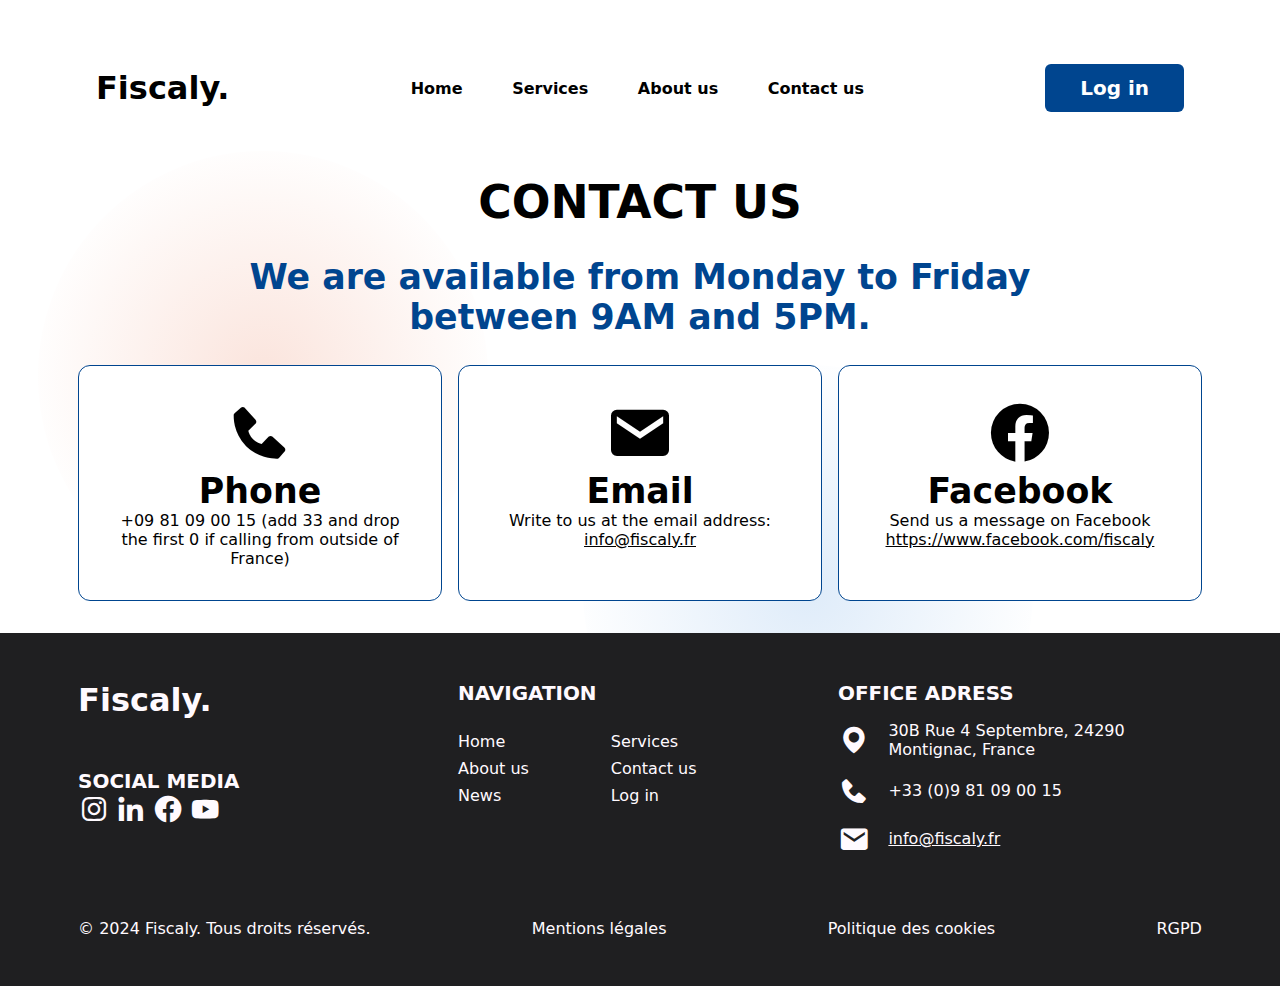
==== contact.html @ ab26a947 "add the contact page and some revision of the index page" ====
<!DOCTYPE html>
<html lang='en'>

<head>
  <meta charset='UTF-8'>
  <meta http-equiv='X-UA-Compatible' content='IE=edge'>
  <meta name='viewport' content='width=device-width, initial-scale=1.0'>
  <title>Fiscaly — Optimise your taxes in France</title>
  <meta name='description' content='High-quality bilingual accountancy and tax services. For entrepreneurs starting or acquiring a business, and
          private individuals in France with local or international investments, we provide tailored advice to manage
          your legal obligations tax-efficiently.'>
  <link rel='stylesheet' href='assets/font.css' />
  <link rel='stylesheet' href='assets/style.css' />
  <script src='assets/script.js' defer></script>
  <!-- Icons -->
  <link href='https://unpkg.com/boxicons@2.1.1/css/boxicons.min.css' rel='stylesheet'>
</head>

<body>
  <header>
    <nav class="nav-main">
      <p class="nav__logo logo"><a href="#">Fiscaly.</a></p>
      <ul class="nav-main__list">
        <li><a href="index.html" class="nav-main__link">Home</a></li>
        <li><a href="index.html#services" class="nav-main__link">Services</a></li>
        <li><a href="index.html#about" class="nav-main__link">About&nbsp;us</a></li>
        <li><a href="#" class="nav-main__link">Contact&nbsp;us</a></li>
      </ul>
      <p class="nav__login"><a href="#">Log&nbsp;in</a></p>
    </nav>
  </header>
  <main class="contact section-padding-s">
    <h1 class="uppercase">Contact us</h1>
    <p class="color-accent bold">We are available from Monday to Friday between 9AM and 5PM.</p>
    <div class="contacts-cont">
      <div>
        <i class='bx bxs-phone'></i>
        <h2>Phone</h2>
        <p>+09 81 09 00 15 (add 33 and drop the first 0 if calling from outside of France)</p>
      </div>
      <div>
        <i class='bx bxs-envelope'></i>
        <h2>Email</h2>
        <p>Write to us at the email address:
          <span class="underline">info@fiscaly.fr</span>
        </p>
      </div>
      <div>
        <i class='bx bxl-facebook-circle'></i>
        <h2>Facebook</h2>
        <p>Send us a message on Facebook
          <a href="https://www.facebook.com/fiscaly" class="underline">https://www.facebook.com/fiscaly</a>
        </p>
      </div>
    </div>
  </main>
  <footer class="section-padding-s">
    <div class="footer-content">
      <div>
        <p class="logo">Fiscaly.</p>
        <div>
          <h4 class="uppercase">Social Media</h4>
          <a href="#"><i class='bx bxl-instagram'></i></a>
          <a href="#"><i class='bx bxl-linkedin'></i></a>
          <a href="#"><i class='bx bxl-facebook-circle'></i></a>
          <a href="#"><i class='bx bxl-youtube'></i></a>
        </div>
      </div>
      <div>
        <h4 class="uppercase">Navigation</h4>
        <div class="footer-links-cont">
          <p><a href="index.html#home">Home</a></p>
          <p><a href="index.html#services">Services</a></p>
          <p><a href="index.html#about">About us</a></p>
          <p><a href="#">Contact us</a></p>
          <p><a href="#">News</a></p>
          <p><a href="#">Log in</a></p>
        </div>
      </div>
      <div>
        <h4 class="uppercase">Office adress</h4>
        <div class="item-cont">
          <i class='bx bxs-map'></i>
          <p>30B Rue 4 Septembre, 24290 Montignac, France</p>
        </div>
        <div class="item-cont">
          <i class='bx bxs-phone'></i>
          <p>+33 (0)9 81 09 00 15</p>
        </div>
        <div class="item-cont">
          <i class='bx bxs-envelope'></i>
          <p class="underline"><a href="mailto:info@fiscaly.fr">info@fiscaly.fr</a></p>
        </div>
      </div>
    </div>
    <div class="legal">
      <p>&copy; 2024 Fiscaly. Tous droits réservés.</p>
      <p><a href="#">Mentions légales</a></p>
      <p><a href="#">Politique des cookies</a></p>
      <p><a href="#">RGPD</a></p>
    </div>
  </footer>
</body>

</html>
---- assets/font.css ----
@font-face {
	font-family: "Montserrat";
	src: url("font/Montserrat/Montserrat-100.ttf");
	font-weight: 100;
}
@font-face {
	font-family: "Montserrat";
	src: url("font/Montserrat/Montserrat-200.ttf");
	font-weight: 200;
}
@font-face {
	font-family: "Montserrat";
	src: url("font/Montserrat/Montserrat-300.ttf");
	font-weight: 300;
}
@font-face {
	font-family: "Montserrat";
	src: url("font/Montserrat/Montserrat-400.ttf");
	font-weight: 400; /* Regular */
}

@font-face {
	font-family: "Montserrat";
	src: url("font/Montserrat/Montserrat-500.ttf");
	font-weight: 500; /* Medium */
}

@font-face {
	font-family: "Montserrat";
	src: url("font/Montserrat/Montserrat-600.ttf");
	font-weight: 600; /* SemiBold */
}

@font-face {
	font-family: "Montserrat";
	src: url("font/Montserrat/Montserrat-700.ttf");
	font-weight: 700; /* Bold */
}

@font-face {
	font-family: "Montserrat";
	src: url("font/Montserrat/Montserrat-800.ttf");
	font-weight: 800; /* ExtraBold */
}

@font-face {
	font-family: "Montserrat";
	src: url("font/Montserrat/Montserrat-900.ttf");
	font-weight: 900; /* Black */
}
---- assets/style.css ----
@charset "UTF-8";
:root {
  --color-primary: #ffffff;
  --color-accent: hwb(211 0% 44%);
  --color-accent-light: hsl(211, 70%, 50%);
  --fs-xxl: clamp(2.4rem, 1.9946rem + 1.7297vw, 2.85rem);
  --fs-xl: clamp(1.5rem, 1.2213rem + 1.1892vw, 2.1875rem);
  --fs-l: clamp(1.25rem, 1.1233rem + 0.5405vw, 1.5625rem);
  --fs-m: clamp(1.125rem, 1.0743rem + 0.2162vw, 1.25rem);
  --fs-text: 1rem;
  --font-stack: "Montserrat", system-ui, -apple-system, BlinkMacSystemFont,
  	"Segoe UI", Roboto, Oxygen, Ubuntu, Cantarell, "Open Sans", "Helvetica Neue",
  	sans-serif;
}

*,
*::before,
*::after {
  box-sizing: border-box;
  margin: 0;
  padding: 0;
}

html {
  scroll-behavior: smooth;
  color-scheme: light;
}

body {
  font-family: var(--font-stack);
  overflow-x: hidden;
}

img,
svg {
  max-width: 100%;
}

ul {
  list-style-type: none;
}

a {
  color: currentColor;
  text-decoration: none;
}

.hidden {
  display: none;
}

.uppercase {
  text-transform: uppercase;
}

.underline {
  text-decoration: underline;
}

.bold {
  font-weight: bold;
}

.italic {
  font-style: italic;
}

.color-accent {
  color: var(--color-accent);
}

.section-padding-s {
  /* padding-inline: 6%; */
  padding-inline: clamp(1.25rem, -0.4rem + 6.6vw, 5.375rem);
}

.section-padding-m {
  /* padding-inline: 9%; */
  padding-inline: clamp(1.5rem, -1.15rem + 10.6vw, 8.125rem);
}

.section-padding-l {
  /* padding-inline: 12%; */
  padding-inline: clamp(1.75rem, -1.8rem + 14.2vw, 10rem);
}

.cta-button {
  display: inline-block;
  text-align: center;
  font-size: var(--fs-text);
  padding: 0.5em 1.6em;
  border-radius: 10px;
  cursor: pointer;
}
.cta-button:is(:hover, :focus-visible) {
  text-decoration: underline;
}

section p {
  font-size: var(--fs-text);
}

.logo {
  font-family: var(--font-stack);
  font-weight: 800;
  font-size: 2rem;
}

/* Navbar */
.nav-main {
  display: flex;
  justify-content: space-between;
  align-items: center;
  font-size: 2rem;
  gap: 1em;
  padding: 4rem 6rem;
}

.nav-main :is(.nav__logo, .nav__login) {
  flex: 0;
  font-weight: 800;
}

.nav-main__list {
  display: flex;
  justify-content: space-around;
  align-items: center;
  list-style: none;
  font-size: 1rem;
  font-weight: 600;
  gap: clamp(0rem, 4vw - 2.5rem, 2rem);
}

.nav-main__link {
  padding: 0.6em 1.2em;
  cursor: pointer;
}

.nav__login {
  display: flex;
  cursor: pointer;
}

.nav__login a {
  font-size: 1.25rem;
  background: var(--color-accent);
  color: #ffffff;
  border-radius: 6px;
  padding: 0.6em 1.75em;
}

@media (width < 992px) {
  .nav-main__list {
    flex-direction: column;
  }
}
/* Hero section */
.hero-section {
  position: relative;
  isolation: isolate;
  padding-block: clamp(3rem, 4vmax, 4rem);
}

.hero-section h1 {
  font-size: var(--fs-xxl);
  line-height: 1.2em;
  font-weight: 800;
  max-width: 25ch;
}

.hero-section p {
  font-size: var(--fs-text);
  margin-block: 3em 4em;
  max-width: 55ch;
  background-color: rgba(255, 255, 255, 0.7);
  backdrop-filter: blur(6px);
  border-radius: 4px;
}

.hero-section .cta-button {
  color: var(--color-accent-light);
  font-size: 1.25rem;
  border-radius: 6px;
  padding: 0.6em 3.75em;
  box-shadow: 0 1px 3px rgba(0, 0, 0, 0.25), inset 0 -2px 5px rgba(38, 125, 217, 0.25);
  display: block;
  width: fit-content;
}

.hero-img-cont {
  width: min(100%, 423px);
  position: absolute;
  top: 0;
  right: 12%;
  z-index: -1;
  display: flex;
  align-items: center;
  pointer-events: none;
}

.hero-img-cont::before,
.hero-img-cont::after {
  content: "";
  position: absolute;
  width: 100%;
  aspect-ratio: 1;
  z-index: -1;
  border-radius: 50%;
  background-image: radial-gradient(circle, var(--color), rgba(255, 255, 255, 0) 75%);
}

.hero-img-cont::before {
  --color: rgba(38, 125, 217, 0.15);
  top: 40%;
  left: -30%;
}

.hero-img-cont::after {
  --color: rgba(227, 74, 23, 0.15);
  top: -15%;
  left: 30%;
}

@media (width < 992px) {
  .hero-img-cont {
    position: relative;
    top: 0;
    right: 0;
    margin-inline: auto;
  }
}
/* Our services */
section h2 {
  font-size: var(--fs-xl);
  text-align: center;
  padding-block: 2.5em;
}

.services {
  position: relative;
  border-radius: 1.25rem;
  outline: 1px solid var(--color-accent);
  background: var(--color-primary);
}
.services::before, .services::after {
  content: "";
  position: absolute;
  width: min(100%, 450px);
  aspect-ratio: 1;
  z-index: -1;
  border-radius: 50%;
  background-image: radial-gradient(circle, var(--color), rgba(255, 255, 255, 0) 75%);
}
.services::before {
  --color: rgba(38, 125, 217, 0.15);
  top: 150px;
  left: 0%;
  translate: -50% 0;
}
.services::after {
  --color: rgba(227, 74, 23, 0.15);
  top: 260px;
  right: 0;
  translate: 40% 40%;
}

.services .tabs {
  display: flex;
  flex-wrap: nowrap;
  overflow: hidden;
}
.services .tabs:has([data-tab=accounting].active) ~ .content:not([data-tab=accounting]) {
  display: none;
}
.services .tabs:has([data-tab=taxation].active) ~ .content:not([data-tab=taxation]) {
  display: none;
}

.services h3 {
  position: relative;
  flex: 1;
  text-align: center;
  font-size: var(--fs-l);
  padding: 1.5em;
  cursor: pointer;
  display: flex;
  justify-content: center;
  align-items: center;
}
.services h3::before, .services h3::after {
  pointer-events: none;
}
.services h3.active::after {
  content: "";
  position: absolute;
  top: -1px;
  height: 100%;
  width: calc(100% + 1px);
  border: 1px solid var(--color-accent);
  border-bottom: none;
}
.services h3:first-child::after {
  left: -1px;
  border-top-right-radius: 1.25rem;
}
.services h3:last-child::after {
  right: -1px;
  border-top-left-radius: 1.25rem;
}
.services h3.active::before {
  content: "";
  position: absolute;
  width: calc(100% + 1px);
  height: 100%;
  border-bottom: 1px solid var(--color-accent);
  top: 0;
}
.services h3:first-child::before {
  right: -100%;
}
.services h3:last-child::before {
  left: -100%;
}

.services .content {
  padding: 2.8rem 7%;
}

.content ul {
  list-style-type: none;
  margin-block: 3.25em;
  display: grid;
  gap: 1em;
  max-width: 58ch;
  margin-inline: auto;
}
.content ul li {
  position: relative;
}
.content ul li::before {
  content: "✅";
  margin-right: 0.5rem;
}

/* Numbers */
.numbers .content {
  display: flex;
  align-items: center;
}

.numbers .content div {
  flex: 1;
  text-align: center;
  padding: 5%;
}
.numbers .content div .large {
  font-size: 4em;
  font-weight: 700;
  line-height: 1em;
}
.numbers .content div p {
  font-size: 1.25rem;
}

@media (min-width: 993px) {
  .numbers .content div:nth-child(2) {
    border-left: 1px solid var(--color-accent);
    border-right: 1px solid var(--color-accent);
  }
}
@media (max-width: 992px) {
  .numbers .content {
    flex-direction: column;
  }
  .numbers .content div:nth-child(2) {
    border-top: 1px solid var(--color-accent);
    border-bottom: 1px solid var(--color-accent);
  }
}
/* Certifications */
.certifications {
  border-radius: 1.25rem;
  outline: 1px solid var(--color-accent);
  padding: 3rem 1rem;
  margin-block: 4rem;
  margin-inline: clamp(1.25rem, -0.4rem + 6.6vw, 5.375rem);
  text-align: center;
}

.certifications h2 {
  padding-block: 0 1em;
}

.certifications img {
  margin-top: 2rem;
}

/* Contact */
.contact {
  text-align: center;
}

.contact h1 {
  font-size: var(--fs-xxl);
  text-transform: uppercase;
}
.contact h1 + p {
  font-size: var(--fs-xl);
  margin-block: 0.8em;
  max-width: 35ch;
  margin-inline: auto;
}

.contact .contacts-cont {
  display: flex;
  flex-wrap: wrap;
  text-align: center;
  gap: 1rem;
  margin-bottom: 2em;
  position: relative;
}
.contact .contacts-cont::before, .contact .contacts-cont::after {
  content: "";
  position: absolute;
  width: 450px;
  aspect-ratio: 1;
  z-index: -1;
  border-radius: 50%;
  background-image: radial-gradient(circle, var(--color), rgba(255, 255, 255, 0) 75%);
}
.contact .contacts-cont::before {
  --color: rgba(38, 125, 217, 0.15);
  top: 0;
  right: 15%;
}
.contact .contacts-cont::after {
  --color: rgba(227, 74, 23, 0.15);
  bottom: 0%;
  left: -40px;
}
.contact .contacts-cont > div {
  border-radius: 12px;
  border: 1px solid var(--color-accent);
  background: var(--color-primary);
  flex: 1 0 350px;
  max-width: 450px;
  margin-inline: auto;
  padding: 2rem;
  font-size: var(--fs-xl);
}
.contact .contacts-cont > div i {
  font-size: 2em;
}
.contact .contacts-cont > div h2 {
  font-size: 1em;
}
.contact .contacts-cont > div p {
  font-size: var(--fs-text);
}

/* Footer */
footer {
  background-color: #1f1f21;
  color: #fffaff;
  padding-block: 3rem;
}

.footer-content {
  display: flex;
  flex-wrap: wrap;
  align-items: flex-start;
  gap: 2rem 1rem;
}

.footer-content > div {
  flex: 1 0 25ch;
  align-self: stretch;
}

.footer-content h4 {
  font-size: var(--fs-m);
  font-weight: 600;
}

.footer-content i {
  color: inherit;
  font-size: 2rem;
  vertical-align: baseline;
}

.footer-content > div:first-child {
  display: flex;
  flex-direction: column;
  gap: 1.4rem;
}

.footer-content > div:first-child div {
  margin-block: auto;
}

.footer-links-cont {
  display: flex;
  flex-wrap: wrap;
  margin-inline: auto;
  margin-top: 1.7em;
}

.footer-links-cont p {
  flex-basis: 15ch;
  margin-bottom: 0.5em;
}

.footer-content .item-cont {
  display: flex;
  align-items: center;
  column-gap: 1.15rem;
  margin-top: 1.7em;
}

.footer-content .item-cont:nth-child(n+2) {
  margin-top: 1em;
}

footer .legal {
  display: flex;
  flex-wrap: wrap;
  justify-content: space-between;
  gap: 2rem;
  padding-top: 4rem;
}

/*# sourceMappingURL=style.css.map */
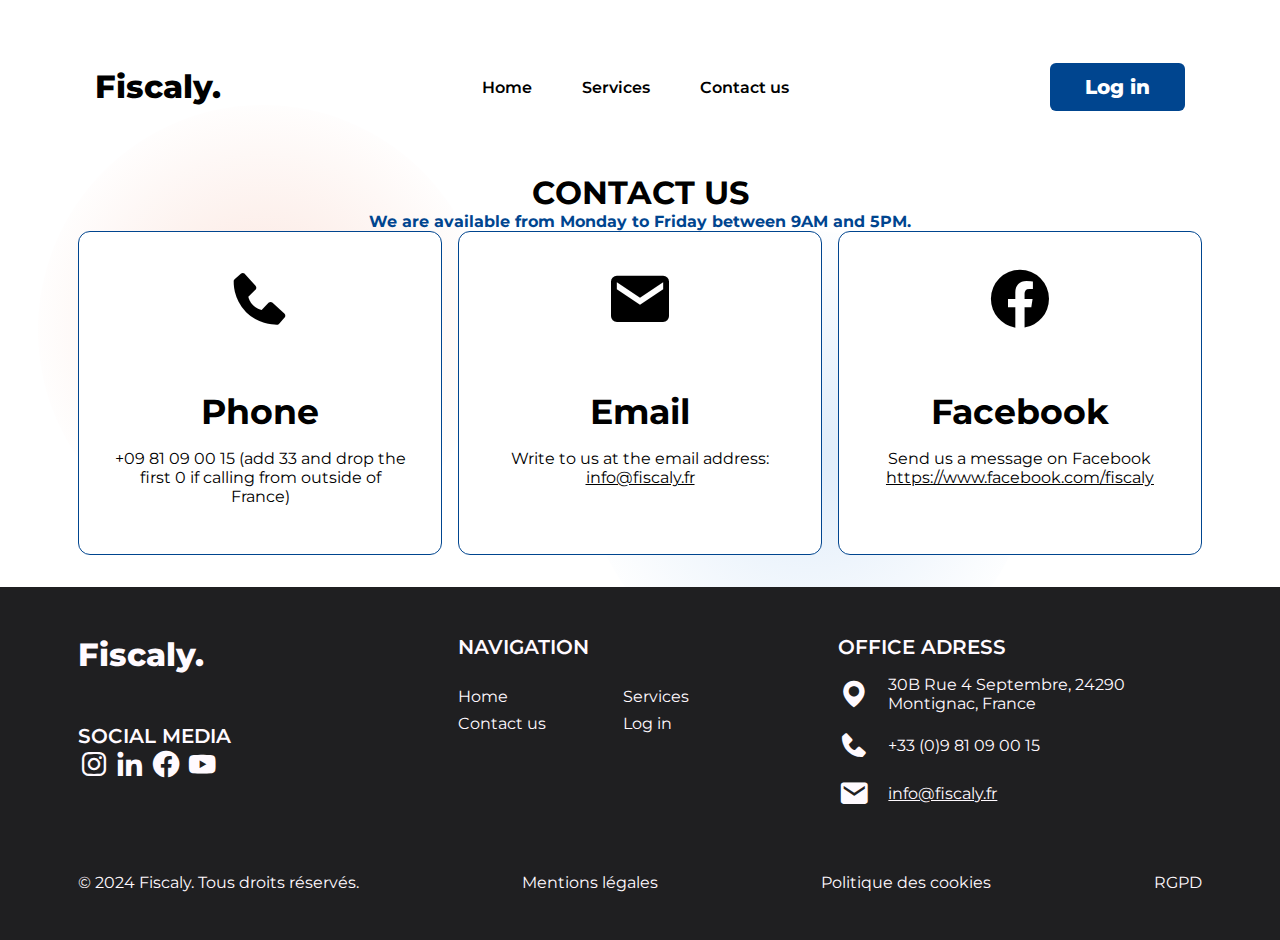
==== commit 5a39085c: "add responsive of the navbar" ====
--- a/contact.html
+++ b/contact.html
@@ -23,36 +23,37 @@
       <ul class="nav-main__list">
         <li><a href="index.html" class="nav-main__link">Home</a></li>
         <li><a href="index.html#services" class="nav-main__link">Services</a></li>
-        <li><a href="index.html#about" class="nav-main__link">About&nbsp;us</a></li>
         <li><a href="#" class="nav-main__link">Contact&nbsp;us</a></li>
       </ul>
       <p class="nav__login"><a href="#">Log&nbsp;in</a></p>
     </nav>
   </header>
-  <main class="contact section-padding-s">
-    <h1 class="uppercase">Contact us</h1>
-    <p class="color-accent bold">We are available from Monday to Friday between 9AM and 5PM.</p>
-    <div class="contacts-cont">
-      <div>
-        <i class='bx bxs-phone'></i>
-        <h2>Phone</h2>
-        <p>+09 81 09 00 15 (add 33 and drop the first 0 if calling from outside of France)</p>
+  <main>
+    <section class="contact section-padding-s">
+      <h1 class="uppercase">Contact us</h1>
+      <p class="color-accent bold">We are available from Monday to Friday between 9AM and 5PM.</p>
+      <div class="contacts-cont">
+        <div>
+          <i class='bx bxs-phone'></i>
+          <h2>Phone</h2>
+          <p>+09 81 09 00 15 (add 33 and drop the first 0 if calling from outside of France)</p>
+        </div>
+        <div>
+          <i class='bx bxs-envelope'></i>
+          <h2>Email</h2>
+          <p>Write to us at the email address:
+            <span class="underline">info@fiscaly.fr</span>
+          </p>
+        </div>
+        <div>
+          <i class='bx bxl-facebook-circle'></i>
+          <h2>Facebook</h2>
+          <p>Send us a message on Facebook
+            <a href="https://www.facebook.com/fiscaly" class="underline">https://www.facebook.com/fiscaly</a>
+          </p>
+        </div>
       </div>
-      <div>
-        <i class='bx bxs-envelope'></i>
-        <h2>Email</h2>
-        <p>Write to us at the email address:
-          <span class="underline">info@fiscaly.fr</span>
-        </p>
-      </div>
-      <div>
-        <i class='bx bxl-facebook-circle'></i>
-        <h2>Facebook</h2>
-        <p>Send us a message on Facebook
-          <a href="https://www.facebook.com/fiscaly" class="underline">https://www.facebook.com/fiscaly</a>
-        </p>
-      </div>
-    </div>
+    </section>
   </main>
   <footer class="section-padding-s">
     <div class="footer-content">
@@ -71,9 +72,7 @@
         <div class="footer-links-cont">
           <p><a href="index.html#home">Home</a></p>
           <p><a href="index.html#services">Services</a></p>
-          <p><a href="index.html#about">About us</a></p>
           <p><a href="#">Contact us</a></p>
-          <p><a href="#">News</a></p>
           <p><a href="#">Log in</a></p>
         </div>
       </div>
--- a/assets/font.css
+++ b/assets/font.css
@@ -1,50 +1,50 @@
 @font-face {
 	font-family: "Montserrat";
-	src: url("font/Montserrat/Montserrat-100.ttf");
+	src: url("../font/Montserrat/Montserrat-100.ttf");
 	font-weight: 100;
 }
 @font-face {
 	font-family: "Montserrat";
-	src: url("font/Montserrat/Montserrat-200.ttf");
+	src: url("../font/Montserrat/Montserrat-200.ttf");
 	font-weight: 200;
 }
 @font-face {
 	font-family: "Montserrat";
-	src: url("font/Montserrat/Montserrat-300.ttf");
+	src: url("../font/Montserrat/Montserrat-300.ttf");
 	font-weight: 300;
 }
 @font-face {
 	font-family: "Montserrat";
-	src: url("font/Montserrat/Montserrat-400.ttf");
+	src: url("../font/Montserrat/Montserrat-400.ttf");
 	font-weight: 400; /* Regular */
 }
 
 @font-face {
 	font-family: "Montserrat";
-	src: url("font/Montserrat/Montserrat-500.ttf");
+	src: url("../font/Montserrat/Montserrat-500.ttf");
 	font-weight: 500; /* Medium */
 }
 
 @font-face {
 	font-family: "Montserrat";
-	src: url("font/Montserrat/Montserrat-600.ttf");
+	src: url("../font/Montserrat/Montserrat-600.ttf");
 	font-weight: 600; /* SemiBold */
 }
 
 @font-face {
 	font-family: "Montserrat";
-	src: url("font/Montserrat/Montserrat-700.ttf");
+	src: url("../font/Montserrat/Montserrat-700.ttf");
 	font-weight: 700; /* Bold */
 }
 
 @font-face {
 	font-family: "Montserrat";
-	src: url("font/Montserrat/Montserrat-800.ttf");
+	src: url("../font/Montserrat/Montserrat-800.ttf");
 	font-weight: 800; /* ExtraBold */
 }
 
 @font-face {
 	font-family: "Montserrat";
-	src: url("font/Montserrat/Montserrat-900.ttf");
+	src: url("../font/Montserrat/Montserrat-900.ttf");
 	font-weight: 900; /* Black */
 }
--- a/assets/style.css
+++ b/assets/style.css
@@ -108,12 +108,16 @@
 
 /* Navbar */
 .nav-main {
+  --padding-inline: clamp(3rem, 1.4118rem + 5.6471vw, 6rem);
+  position: relative;
+  z-index: 100;
   display: flex;
   justify-content: space-between;
   align-items: center;
   font-size: 2rem;
   gap: 1em;
-  padding: 4rem 6rem;
+  padding-block: calc(0.66 * var(--padding-inline));
+  padding-inline: var(--padding-inline);
 }
 
 .nav-main :is(.nav__logo, .nav__login) {
@@ -121,7 +125,14 @@
   font-weight: 800;
 }
 
+.nav__content {
+  display: flex;
+  flex: 1;
+  justify-content: flex-end;
+}
+
 .nav-main__list {
+  margin-inline: auto;
   display: flex;
   justify-content: space-around;
   align-items: center;
@@ -147,11 +158,105 @@
   color: #ffffff;
   border-radius: 6px;
   padding: 0.6em 1.75em;
-}
-
+  align-self: center;
+}
+
+.burger-cont {
+  width: 60px;
+  aspect-ratio: 1;
+  padding: 8px;
+  display: flex;
+  flex-direction: column;
+  justify-content: center;
+  gap: 8px;
+  cursor: pointer;
+  z-index: 99;
+}
+
+.burger--line {
+  height: 5px;
+  width: 100%;
+  background-color: var(--color-primary);
+  outline: 2px solid var(--color-accent);
+  border-radius: 50px;
+  position: relative;
+  transition: 0.5s, background-color 0.25s;
+}
+
+.burger--line::before,
+.burger--line::after {
+  content: "";
+  position: absolute;
+  width: inherit;
+  height: inherit;
+  border-radius: inherit;
+  background-color: var(--color-primary);
+  outline: inherit;
+  transition: 0.3s;
+}
+
+.burger--line::before {
+  top: -12px;
+}
+
+.burger--line::after {
+  top: 12px;
+}
+
+.burger-cont.active .burger--line {
+  background-color: transparent;
+}
+
+.burger-cont.active .burger--line::before {
+  top: 0;
+  rotate: -45deg;
+}
+
+.burger-cont.active .burger--line::after {
+  top: 0;
+  rotate: 45deg;
+}
+
+@media (width >= 992px) {
+  .burger-cont {
+    display: none;
+  }
+}
 @media (width < 992px) {
+  .nav__content {
+    --gap: 2rem;
+    position: absolute;
+    top: 0;
+    left: 0;
+    width: 100%;
+    z-index: 10;
+    background-color: var(--color-accent);
+    flex-direction: column;
+    gap: var(--gap);
+    align-items: center;
+    color: var(--color-primary);
+    padding-block: calc(0.66 * var(--padding-inline));
+    padding-inline: calc(0.33 * var(--padding-inline));
+    border-bottom-left-radius: 1rem;
+    border-bottom-right-radius: 1rem;
+    transform: translateY(-100%);
+    transition: transform 0.25s ease-in-out;
+  }
+  .nav__content .nav-main__list {
+    gap: calc(0.5 * var(--gap));
+  }
+  .nav__content li {
+    font-size: var(--fs-l);
+  }
+  .nav__content .nav__login a {
+    background: var(--color-primary);
+    color: var(--color-accent);
+  }
   .nav-main__list {
     flex-direction: column;
+  }
+  .burger-cont.active + .nav__content {
+    transform: translateY(0);
   }
 }
 /* Hero section */
@@ -185,6 +290,7 @@
   box-shadow: 0 1px 3px rgba(0, 0, 0, 0.25), inset 0 -2px 5px rgba(38, 125, 217, 0.25);
   display: block;
   width: fit-content;
+  font-weight: 700;
 }
 
 .hero-img-cont {
@@ -400,13 +506,12 @@
   text-align: center;
 }
 
-.contact h1 {
-  font-size: var(--fs-xxl);
-  text-transform: uppercase;
-}
-.contact h1 + p {
-  font-size: var(--fs-xl);
-  margin-block: 0.8em;
+.contact h2 {
+  padding-block: 1.5em 0;
+}
+.contact h2 + p {
+  font-size: var(--fs-l);
+  margin-block: 1em;
   max-width: 35ch;
   margin-inline: auto;
 }
@@ -451,7 +556,7 @@
 .contact .contacts-cont > div i {
   font-size: 2em;
 }
-.contact .contacts-cont > div h2 {
+.contact .contacts-cont > div h3 {
   font-size: 1em;
 }
 .contact .contacts-cont > div p {
